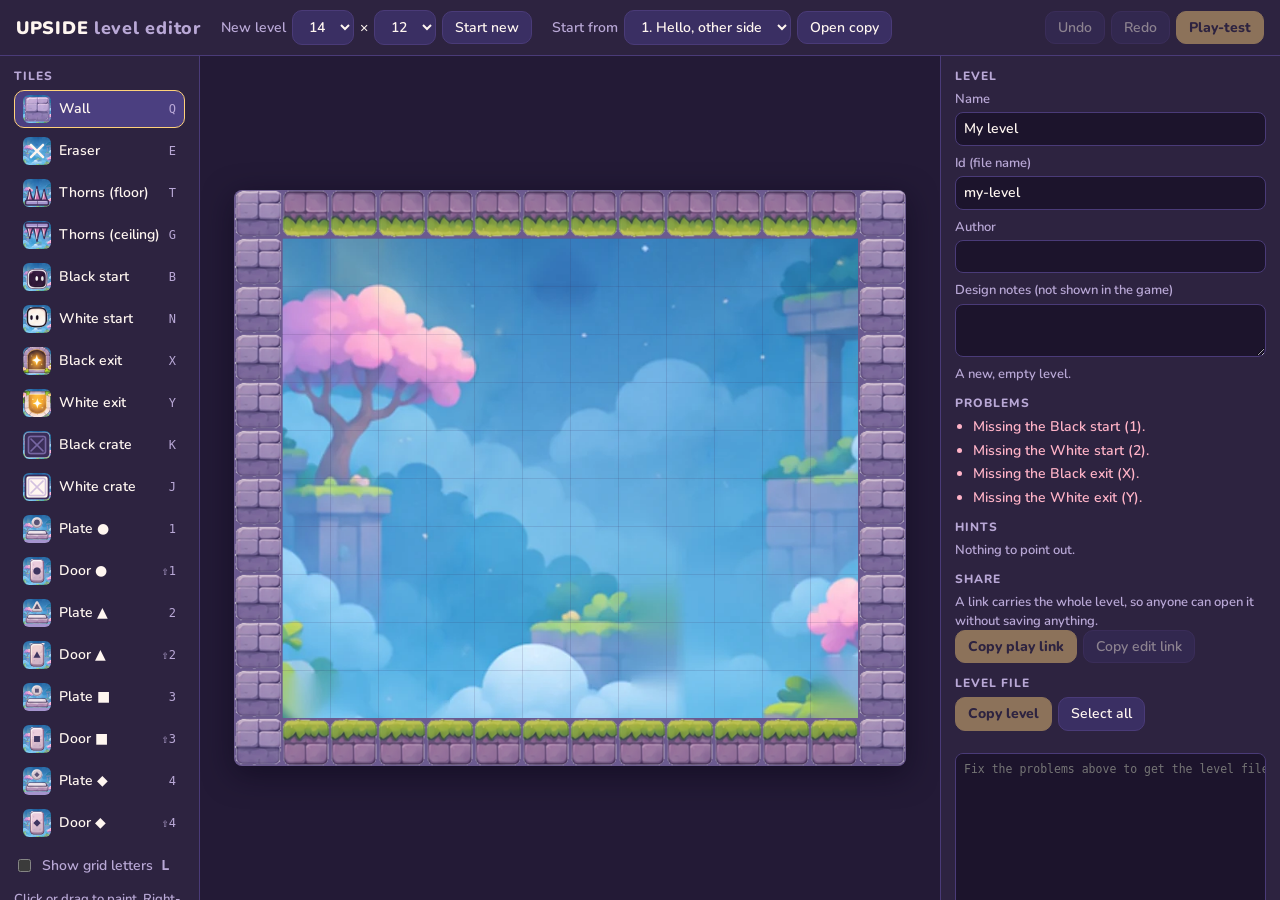
==== editor.html @ 040cd23b "Demo website from 83a8ef1" ====
<!DOCTYPE html>
<html lang="en">
<head>
<meta charset="utf-8">
<meta name="viewport" content="width=device-width, initial-scale=1">
<title>Upside Level Editor</title>
<link rel="icon" type="image/png" sizes="32x32" href="assets/favicon-32.png">
<link rel="icon" type="image/png" sizes="192x192" href="assets/icon-192.png">
<link rel="apple-touch-icon" href="assets/apple-touch-icon.png">
<link rel="preconnect" href="https://fonts.googleapis.com">
<link rel="stylesheet" href="https://fonts.googleapis.com/css2?family=Nunito:wght@600;800;900&display=swap">
<style>
  :root {
    /* A workbench in the game's garden-ruins look (the tiles are drawn by art.js, as in the game).
       Layout: header toolbar, then palette | level | details. */
    --bg: #231A36;
    --panel: #2D2340;
    --line: #4A3B78;
    --field: #1C142C;
    --btn: #3A2F63;
    --btn-hover: #4B3F80;
    --text: #FFF6F0;
    --muted: #B9A8D6;
    --accent: #FFD27A;
    --accent-hover: #FFE89A;
    --ink: #2D2340;
    --bad: #FFB3C7;
    --font: "Nunito", "Trebuchet MS", system-ui, sans-serif;
    --mono: ui-monospace, "SF Mono", Menlo, Consolas, monospace;
    color-scheme: dark;
  }
  * { box-sizing: border-box; }
  html, body { height: 100%; margin: 0; }
  body { background: var(--bg); color: var(--text); font: 600 14px/1.4 var(--font); display: grid; grid-template-rows: auto 1fr; }
  button, select, input, textarea { font: inherit; color: inherit; }
  button, select {
    background: var(--btn); border: 1px solid var(--line); border-radius: 10px; padding: 6px 12px; cursor: pointer;
  }
  button:hover:not(:disabled), select:hover { background: var(--btn-hover); }
  button:disabled { opacity: 0.45; cursor: not-allowed; }
  button.primary { background: var(--accent); color: var(--ink); border-color: var(--accent); font-weight: 800; }
  button.primary:hover:not(:disabled) { background: var(--accent-hover); }
  :focus-visible { outline: 2px solid var(--accent); outline-offset: 2px; }

  header { display: flex; flex-wrap: wrap; align-items: center; gap: 12px 20px; padding: 10px 16px; border-bottom: 1px solid var(--line); background: var(--panel); }
  header h1 { font: 900 18px/1 var(--font); margin: 0; letter-spacing: 0.04em; }
  header h1 span { color: var(--muted); font-weight: 800; }
  .group { display: flex; align-items: center; gap: 6px; }
  .group label { color: var(--muted); }
  .spacer { flex: 1; }

  main { display: grid; grid-template-columns: 200px 1fr 340px; min-height: 0; }
  aside { background: var(--panel); padding: 14px; overflow: auto; display: flex; flex-direction: column; gap: 14px; }
  aside.left { border-right: 1px solid var(--line); }
  aside.right { border-left: 1px solid var(--line); }
  h2 { font: 800 12px/1 var(--font); letter-spacing: 0.08em; text-transform: uppercase; color: var(--muted); margin: 0 0 8px; }

  .palette { display: grid; grid-template-columns: 1fr; gap: 4px; }
  .tool { display: grid; grid-template-columns: 28px 1fr auto; align-items: center; gap: 8px; text-align: left; padding: 4px 8px; background: transparent; border-color: transparent; }
  .tool canvas { width: 28px; height: 28px; border-radius: 6px; }
  .tool kbd { color: var(--muted); font: 12px var(--mono); }
  .tool[aria-pressed="true"] { background: var(--btn-hover); border-color: var(--accent); }
  .row { display: flex; gap: 6px; flex-wrap: wrap; }
  .check { display: flex; gap: 8px; align-items: center; color: var(--muted); }

  .stage { position: relative; display: grid; place-items: center; min-width: 0; min-height: 0; overflow: hidden; padding: 12px; }
  #grid { display: block; cursor: crosshair; border-radius: 8px; box-shadow: 0 8px 30px rgba(12,6,26,0.6); }
  .status { position: absolute; left: 16px; bottom: 10px; color: var(--muted); font-size: 13px; }

  .field { display: grid; gap: 4px; margin-bottom: 8px; }
  .field label { color: var(--muted); font-size: 13px; }
  .field input, .field textarea { background: var(--field); border: 1px solid var(--line); border-radius: 8px; padding: 6px 8px; }
  .field textarea { resize: vertical; min-height: 48px; }
  .note { color: var(--muted); font-size: 13px; margin: 0; }
  ul.msgs { margin: 0; padding-left: 18px; display: grid; gap: 4px; }
  ul.msgs.bad li { color: var(--bad); }
  .ok { color: var(--accent); margin: 0; }
  #out { width: 100%; height: 190px; background: var(--field); color: #E6DCF2; border: 1px solid var(--line); border-radius: 8px; padding: 8px; font: 11.5px/1.35 var(--mono); white-space: pre; resize: vertical; }
  #copyStatus { min-height: 1.4em; margin: 4px 0 0; }

  .playtest { position: fixed; inset: 0; background: rgba(20,13,34,0.94); display: none; grid-template-rows: auto 1fr; z-index: 10; }
  .playtest.open { display: grid; }
  .playtest .bar { display: flex; align-items: center; gap: 16px; padding: 10px 16px; }
  .playtest .bar p { margin: 0; color: var(--muted); }
  .playtest iframe { justify-self: center; align-self: center; border: 0; border-radius: 18px; height: min(88vh, 900px); aspect-ratio: 0.58; background: #231A36; box-shadow: 0 10px 40px rgba(12,6,26,0.7); }
  @media (max-width: 980px) { main { grid-template-columns: 170px 1fr; } aside.right { grid-column: 1 / -1; border-left: 0; border-top: 1px solid var(--line); } }
</style>
</head>
<body>
<header>
  <h1>UPSIDE <span>level editor</span></h1>
  <div class="group">
    <label for="newW">New level</label>
    <select id="newW" aria-label="Width"></select>
    <span aria-hidden="true">×</span>
    <select id="newH" aria-label="Height"></select>
    <button id="newBtn" type="button">Start new</button>
  </div>
  <div class="group">
    <label for="startFrom">Start from</label>
    <select id="startFrom"><option value="">Loading levels…</option></select>
    <button id="loadBtn" type="button">Open copy</button>
  </div>
  <div class="spacer"></div>
  <div class="group">
    <button id="undoBtn" type="button" title="Undo (Ctrl+Z)">Undo</button>
    <button id="redoBtn" type="button" title="Redo (Ctrl+Shift+Z)">Redo</button>
    <button id="playBtn" type="button" class="primary" title="Play-test (P)">Play-test</button>
  </div>
</header>

<main>
  <aside class="left">
    <section>
      <h2>Tiles</h2>
      <div class="palette" id="palette" role="toolbar" aria-label="Tiles"></div>
    </section>
    <section>
      <label class="check"><input type="checkbox" id="letters"> Show grid letters <kbd>L</kbd></label>
    </section>
    <p class="note">Click or drag to paint. Right-click erases. The outer wall can't be changed.</p>
  </aside>

  <div class="stage" id="stage">
    <canvas id="grid" aria-label="Level grid"></canvas>
    <div class="status" id="status"></div>
  </div>

  <aside class="right">
    <section>
      <h2>Level</h2>
      <div class="field"><label for="name">Name</label><input id="name" autocomplete="off"></div>
      <div class="field"><label for="lid">Id (file name)</label><input id="lid" autocomplete="off" spellcheck="false"></div>
      <div class="field"><label for="author">Author</label><input id="author" autocomplete="off"></div>
      <div class="field"><label for="notes">Design notes (not shown in the game)</label><textarea id="notes"></textarea></div>
      <p class="note" id="origin"></p>
    </section>
    <section>
      <h2>Problems</h2>
      <div id="problems"></div>
    </section>
    <section>
      <h2>Hints</h2>
      <div id="hints"></div>
    </section>
    <section>
      <h2>Share</h2>
      <p class="note">A link carries the whole level, so anyone can open it without saving anything.</p>
      <div class="row">
        <button id="playLinkBtn" type="button" class="primary" title="A link that opens this level in the game">Copy play link</button>
        <button id="editLinkBtn" type="button" title="A link that opens this level in the editor">Copy edit link</button>
      </div>
    </section>
    <section>
      <h2>Level file</h2>
      <div class="row">
        <button id="copyBtn" type="button" class="primary">Copy level</button>
        <button id="selectBtn" type="button">Select all</button>
      </div>
      <p class="note" id="copyStatus" aria-live="polite"></p>
      <textarea id="out" aria-label="Level file. Paste a level file or a level link here to open it." spellcheck="false"></textarea>
      <p class="note">Paste a level file or a level link into the box to open it.</p>
      <p class="note">Paste this into a Claude session on the upside repo and ask it to add the level.</p>
    </section>
  </aside>
</main>

<div class="playtest" id="playtest" role="dialog" aria-label="Play-test">
  <div class="bar">
    <button id="backBtn" type="button" class="primary">Back to editing (Esc)</button>
    <p>Black: A D W · White: ← → ↓ · R: restart · Space: ready</p>
  </div>
  <iframe id="game" title="Play-test"></iframe>
</div>

<script src="level-format.js"></script>
<script src="art.js"></script>
<script>
(() => {
'use strict';
const F = window.UpsideLevelFormat;

/* ---------------- tools ---------------- */
const TOOLS = [
  { ch: '#', label: 'Wall', key: 'q' },
  { ch: ' ', label: 'Eraser', key: 'e' },
  { ch: '^', label: 'Thorns (floor)', key: 't' },
  { ch: 'v', label: 'Thorns (ceiling)', key: 'g' },
  { ch: '1', label: 'Black start', key: 'b', unique: true },
  { ch: '2', label: 'White start', key: 'n', unique: true },
  { ch: 'X', label: 'Black exit', key: 'x', unique: true },
  { ch: 'Y', label: 'White exit', key: 'y', unique: true },
  { ch: 'K', label: 'Black crate', key: 'k' },
  { ch: 'W', label: 'White crate', key: 'j' },
  { ch: 'a', label: 'Plate ●', key: '1' }, { ch: 'A', label: 'Door ●', key: '⇧1' },
  { ch: 'b', label: 'Plate ▲', key: '2' }, { ch: 'B', label: 'Door ▲', key: '⇧2' },
  { ch: 'c', label: 'Plate ■', key: '3' }, { ch: 'C', label: 'Door ■', key: '⇧3' },
  { ch: 'd', label: 'Plate ◆', key: '4' }, { ch: 'D', label: 'Door ◆', key: '⇧4' }
];
const SYMBOL = { a: 'circle', b: 'triangle', c: 'square', d: 'diamond' };
const A = window.UpsideArt, P = A.P;          // the shared look (art.js): the same drawing as the game

/* ---------------- state ---------------- */
const E = {
  map: [],                 // array of arrays of chars
  meta: { id: 'my-level', name: 'My level', author: '', notes: '' },
  idTouched: false,
  tool: '#',
  undo: [], redo: [],
  dirty: false,
  letters: false,
  origin: '',
  levels: []               // built-in levels [{id, name, def}]
};

const $ = id => document.getElementById(id);
const canvas = $('grid'), ctx = canvas.getContext('2d');
let TS = 32, DPR = 1, hover = null, painting = null;

function blank(w, h) {
  return Array.from({ length: h }, (_, y) => Array.from({ length: w }, (_, x) =>
    (x === 0 || y === 0 || x === w - 1 || y === h - 1) ? '#' : ' '));
}
const W = () => E.map[0].length, H = () => E.map.length;
const isEdge = (x, y) => x === 0 || y === 0 || x === W() - 1 || y === H() - 1;
const mapRows = () => E.map.map(r => r.join(''));
function levelDef() {
  const d = { format: F.FORMAT, version: F.VERSION, id: E.meta.id.trim(), name: E.meta.name.trim(), map: mapRows() };
  if (E.meta.author.trim()) d.author = E.meta.author.trim();
  if (E.meta.notes.trim()) d.notes = E.meta.notes.trim();
  return d;
}

/* ---------------- editing ---------------- */
function snapshot() { return E.map.map(r => r.slice()); }
function pushUndo() { E.undo.push(snapshot()); if (E.undo.length > 200) E.undo.shift(); E.redo.length = 0; }
function setCell(x, y, ch) {
  if (x < 0 || y < 0 || x >= W() || y >= H() || isEdge(x, y)) return false;
  const tool = TOOLS.find(t => t.ch === ch);
  if (tool && tool.unique) {
    for (let yy = 0; yy < H(); yy++) for (let xx = 0; xx < W(); xx++) if (E.map[yy][xx] === ch) E.map[yy][xx] = ' ';
  }
  if (E.map[y][x] === ch) return false;
  E.map[y][x] = ch;
  E.dirty = true;
  return true;
}
function undo() { if (!E.undo.length) return; E.redo.push(snapshot()); E.map = E.undo.pop(); E.dirty = true; refresh(); }
function redo() { if (!E.redo.length) return; E.undo.push(snapshot()); E.map = E.redo.pop(); E.dirty = true; refresh(); }

function startLevel(map, meta, origin) {
  E.map = map; E.meta = Object.assign({ id: '', name: '', author: '', notes: '' }, meta);
  E.idTouched = !!meta.idTouched; E.undo = []; E.redo = []; E.dirty = false; E.origin = origin || '';
  for (const k of ['name', 'author', 'notes']) $(k).value = E.meta[k] || '';
  $('lid').value = E.meta.id;
  $('copyStatus').textContent = '';
  refresh(true);
}
function confirmDiscard() { return !E.dirty || window.confirm('Discard your changes to this level?'); }

/* ---------------- drawing ---------------- */
const rr = A.rr, symbol = A.symbol;
// one tile glyph, used by the palette and the grid (doors and walls on the grid are drawn in draw(), with their neighbours)
function glyph(g, ch, x, y, ts, opts) {
  opts = opts || {};
  const black = ch === '1' || ch === 'X' || ch === 'K';
  if (ch === '#') A.wall(g, x, y, ts, { tx: 0, ty: 0, dim: opts.edge });
  else if (ch === '^' || ch === 'v') A.thorns(g, x, y, ts, ch === '^');
  else if (ch === '1' || ch === '2') {                       // a start: the player, standing on their own floor
    const w = ts * 0.7, h = ts * 0.85;
    g.save(); g.translate(x + ts / 2, black ? y + ts - h / 2 : y + h / 2); if (!black) g.rotate(Math.PI);
    A.character(g, w, h, black, { frame: 'idle' }); g.restore();
  } else if (ch === 'X' || ch === 'Y') {
    g.save(); g.translate(x + ts / 2, y + ts / 2); if (!black) g.rotate(Math.PI);
    A.portal(g, ts, black, false, 0); g.restore();
  } else if (ch === 'K' || ch === 'W') A.crate(g, x + ts * 0.02, y + ts * 0.02, ts * 0.96, black);
  else if (ch >= 'a' && ch <= 'd') {
    const side = opts.side || 'floor';
    A.plate(g, x, y, ts, side, false);
    A.indicator(g, SYMBOL[ch], x + ts / 2, y + ts * (side === 'floor' ? 0.28 : 0.72), ts * 0.48, false);
  } else if (ch >= 'A' && ch <= 'D') {
    A.door(g, x + ts * 0.18, y, ts * 0.64, ts, ts, SYMBOL[ch.toLowerCase()]);
  } else if (ch === ' ' && opts.eraser) {
    g.strokeStyle = P.light; g.lineWidth = 2.5; g.lineCap = 'round'; g.beginPath(); g.moveTo(x + ts * 0.25, y + ts * 0.25); g.lineTo(x + ts * 0.75, y + ts * 0.75); g.moveTo(x + ts * 0.75, y + ts * 0.25); g.lineTo(x + ts * 0.25, y + ts * 0.75); g.stroke();
  }
}

function layout() {
  const stage = $('stage');
  DPR = Math.min(2, window.devicePixelRatio || 1);
  TS = Math.max(12, Math.floor(Math.min((stage.clientWidth - 32) / W(), (stage.clientHeight - 48) / H(), 48)));
  canvas.width = W() * TS * DPR; canvas.height = H() * TS * DPR;
  canvas.style.width = W() * TS + 'px'; canvas.style.height = H() * TS + 'px';
}
function plateSide(x, y) {
  const wall = (xx, yy) => yy < 0 || yy >= H() || E.map[yy][xx] === '#';
  const below = wall(x, y + 1), above = wall(x, y - 1);
  return below && above ? (y < H() / 2 ? 'ceil' : 'floor') : (below ? 'floor' : 'ceil');
}
function draw() {
  const w = W(), h = H(), ts = TS;
  ctx.setTransform(DPR, 0, 0, DPR, 0, 0);
  A.sky(ctx, 0, 0, w * ts, h * ts, w * 31 + h);
  // faint grid
  ctx.strokeStyle = 'rgba(58,43,90,0.14)'; ctx.lineWidth = 1;
  ctx.beginPath();
  for (let x = 1; x < w; x++) { ctx.moveTo(x * ts + 0.5, 0); ctx.lineTo(x * ts + 0.5, h * ts); }
  for (let y = 1; y < h; y++) { ctx.moveTo(0, y * ts + 0.5); ctx.lineTo(w * ts, y * ts + 0.5); }
  ctx.stroke();
  const at = (x, y) => (x < 0 || y < 0 || x >= w || y >= h) ? '#' : E.map[y][x];
  // walls, as in the game: outlined where they meet open space, grass on top and leaves underneath
  const open = (x, y) => at(x, y) !== '#', plain = (x, y) => ' 12XYKW'.includes(at(x, y));
  for (let y = 0; y < h; y++) for (let x = 0; x < w; x++) if (at(x, y) === '#')
    A.wall(ctx, x * ts, y * ts, ts, { tx: x, ty: y, dim: isEdge(x, y), up: open(x, y - 1), down: open(x, y + 1), left: open(x - 1, y), right: open(x + 1, y),
                                      grass: plain(x, y - 1), vines: plain(x, y + 1) });
  // doors: each straight line of a letter is one door, up-and-down or side-to-side, drawn as one joined piece
  const doors = F.doorRuns(mapRows()).doors;
  // wires: from each plate to every door with its letter
  ctx.save(); ctx.lineCap = 'round'; ctx.setLineDash([0.01, ts * 0.3]); ctx.lineWidth = Math.max(2, ts * 0.09); ctx.strokeStyle = 'rgba(255,255,255,0.8)';
  for (let y = 0; y < h; y++) for (let x = 0; x < w; x++) {
    const ch = at(x, y);
    if (!(ch >= 'a' && ch <= 'd')) continue;
    for (const d of doors) if (d.letter === ch.toUpperCase()) {
      ctx.beginPath(); ctx.moveTo((x + 0.5) * ts, (y + 0.5) * ts); ctx.lineTo((d.x + d.w / 2) * ts, (d.y + d.h / 2) * ts); ctx.stroke();
    }
  }
  ctx.restore();
  for (const d of doors) {
    const kind = SYMBOL[d.letter.toLowerCase()];
    if (d.dir === 'v') A.door(ctx, (d.x + 0.1) * ts, d.y * ts, ts * 0.8, d.h * ts, ts, kind);
    else A.door(ctx, d.x * ts, (d.y + 0.1) * ts, d.w * ts, ts * 0.8, ts, kind, 'h');
  }
  // door tiles that don't make a straight line: shown one by one, so they can be fixed
  const inDoor = new Set(doors.flatMap(d => d.cells.map(c => c.y * w + c.x)));
  for (let y = 0; y < h; y++) for (let x = 0; x < w; x++) {
    const ch = at(x, y);
    if (ch >= 'A' && ch <= 'D' && !inDoor.has(y * w + x)) {
      glyph(ctx, ch, x * ts, y * ts, ts);
      ctx.strokeStyle = 'rgba(255,120,150,0.95)'; ctx.lineWidth = 2; ctx.strokeRect(x * ts + 2, y * ts + 2, ts - 4, ts - 4);
    }
  }
  for (let y = 0; y < h; y++) for (let x = 0; x < w; x++) {
    const ch = at(x, y);
    if (ch === '#' || ch === ' ' || (ch >= 'A' && ch <= 'D')) continue;
    glyph(ctx, ch, x * ts, y * ts, ts, { side: ch >= 'a' && ch <= 'd' ? plateSide(x, y) : undefined });
  }
  if (E.letters) {
    ctx.font = `700 ${Math.round(ts * 0.42)}px ${getComputedStyle(document.body).getPropertyValue('--mono')}`;
    ctx.textAlign = 'center'; ctx.textBaseline = 'middle';
    for (let y = 0; y < h; y++) for (let x = 0; x < w; x++) {
      const ch = at(x, y); if (ch === ' ') continue;
      ctx.lineWidth = 3; ctx.strokeStyle = 'rgba(0,0,0,0.85)'; ctx.strokeText(ch, (x + 0.5) * ts, (y + 0.52) * ts);
      ctx.fillStyle = '#fff'; ctx.fillText(ch, (x + 0.5) * ts, (y + 0.52) * ts);
    }
  }
  if (hover) {
    ctx.lineWidth = 2; ctx.strokeStyle = isEdge(hover.x, hover.y) ? 'rgba(255,120,120,0.9)' : '#fff';
    ctx.strokeRect(hover.x * ts + 1, hover.y * ts + 1, ts - 2, ts - 2);
  }
}

/* ---------------- side panels ---------------- */
function list(el, items, cls) {
  el.innerHTML = '';
  const ul = document.createElement('ul'); ul.className = 'msgs ' + (cls || '');
  for (const t of items) { const li = document.createElement('li'); li.textContent = t; ul.appendChild(li); }
  el.appendChild(ul);
}
function refresh(relayout) {
  if (relayout) layout();
  draw();
  const def = levelDef();
  const check = F.checkLevel(def);
  if (check.ok) { $('problems').innerHTML = '<p class="ok">No problems. Ready to play-test and copy.</p>'; }
  else list($('problems'), check.errors, 'bad');
  const hs = F.hints(def.map);
  if (hs.length) list($('hints'), hs); else $('hints').innerHTML = '<p class="note">Nothing to point out.</p>';
  $('out').value = check.ok ? F.formatLevelJSON(def) : '';
  $('out').placeholder = check.ok ? '' : 'Fix the problems above to get the level file.';
  $('copyBtn').disabled = !check.ok;
  $('playLinkBtn').disabled = !check.ok; $('editLinkBtn').disabled = !check.ok;
  $('playBtn').disabled = !check.ok;
  $('playBtn').title = check.ok ? 'Play-test (P)' : 'Fix the problems first';
  $('undoBtn').disabled = !E.undo.length; $('redoBtn').disabled = !E.redo.length;
  $('origin').textContent = E.origin;
}

/* ---------------- palette ---------------- */
function buildPalette() {
  const pal = $('palette');
  pal.innerHTML = '';
  for (const t of TOOLS) {
    const b = document.createElement('button');
    b.type = 'button'; b.className = 'tool'; b.dataset.tool = t.ch; b.setAttribute('aria-pressed', 'false');
    const cv = document.createElement('canvas'); cv.width = 56; cv.height = 56;
    const g = cv.getContext('2d'); g.scale(2, 2);
    A.sky(g, 0, 0, 28, 28, 1);
    if (t.ch === 'a' || t.ch === 'b' || t.ch === 'c' || t.ch === 'd') { g.fillStyle = P.wall; g.fillRect(0, 25, 28, 3); }
    glyph(g, t.ch, 2, t.ch >= 'a' && t.ch <= 'd' ? 1 : 2, 24, { eraser: true });
    const name = document.createElement('span'); name.textContent = t.label;
    const k = document.createElement('kbd'); k.textContent = t.key.toUpperCase();
    b.append(cv, name, k);
    b.addEventListener('click', () => setTool(t.ch));
    pal.appendChild(b);
  }
}
function setTool(ch) {
  E.tool = ch;
  for (const b of document.querySelectorAll('.tool')) b.setAttribute('aria-pressed', b.dataset.tool === ch ? 'true' : 'false');
}

/* ---------------- grid input ---------------- */
function cellAt(e) {
  const r = canvas.getBoundingClientRect();
  const x = Math.floor((e.clientX - r.left) / TS), y = Math.floor((e.clientY - r.top) / TS);
  return (x >= 0 && y >= 0 && x < W() && y < H()) ? { x, y } : null;
}
function describe(c) {
  if (!c) return '';
  const ch = E.map[c.y][c.x];
  const t = TOOLS.find(t => t.ch === ch);
  return `Column ${c.x + 1}, row ${c.y + 1}: ${isEdge(c.x, c.y) ? 'outer wall (locked)' : (t ? t.label : 'empty')}`;
}
canvas.addEventListener('contextmenu', e => e.preventDefault());
canvas.addEventListener('pointerdown', e => {
  const c = cellAt(e); if (!c) return;
  canvas.setPointerCapture(e.pointerId);
  const ch = e.button === 2 ? ' ' : E.tool;
  const tool = TOOLS.find(t => t.ch === ch);
  pushUndo();
  painting = { ch, unique: tool && tool.unique, changed: setCell(c.x, c.y, ch) };
  refresh();
});
canvas.addEventListener('pointermove', e => {
  const c = cellAt(e);
  hover = c; $('status').textContent = describe(c);
  if (painting && c && !painting.unique) { if (setCell(c.x, c.y, painting.ch)) painting.changed = true; }
  draw();
  if (painting && painting.changed) refresh();
});
function endPaint() {
  if (painting && !painting.changed) E.undo.pop();   // nothing changed: drop the undo step
  painting = null; refresh();
}
canvas.addEventListener('pointerup', endPaint);
canvas.addEventListener('pointercancel', endPaint);
canvas.addEventListener('pointerleave', () => { hover = null; $('status').textContent = ''; draw(); });

/* ---------------- details form ---------------- */
$('name').addEventListener('input', e => {
  E.meta.name = e.target.value; E.dirty = true;
  if (!E.idTouched) { E.meta.id = F.slugify(E.meta.name); $('lid').value = E.meta.id; }
  refresh();
});
$('lid').addEventListener('input', e => { E.meta.id = e.target.value; E.idTouched = true; E.dirty = true; refresh(); });
for (const k of ['author', 'notes']) $(k).addEventListener('input', e => { E.meta[k] = e.target.value; E.dirty = true; refresh(); });

/* ---------------- header controls ---------------- */
for (let n = F.MIN_SIZE; n <= F.MAX_SIZE; n++) {
  $('newW').add(new Option(String(n), String(n), false, n === 14));
  $('newH').add(new Option(String(n), String(n), false, n === 12));
}
$('newBtn').addEventListener('click', () => {
  if (!confirmDiscard()) return;
  startLevel(blank(+$('newW').value, +$('newH').value), { id: 'my-level', name: 'My level', author: E.meta.author }, 'A new, empty level.');
});
$('loadBtn').addEventListener('click', () => {
  const L = E.levels.find(l => l.id === $('startFrom').value);
  if (!L || !confirmDiscard()) return;
  startLevel(L.def.map.map(r => r.split('')), Object.assign({ idTouched: true }, L.def),
    `A copy of "${L.def.name}". Keep the id to replace that level, or change the id to make a new one.`);
});
$('undoBtn').addEventListener('click', undo);
$('redoBtn').addEventListener('click', redo);
$('letters').addEventListener('change', e => { E.letters = e.target.checked; draw(); });

/* ---------------- copy ---------------- */
$('copyBtn').addEventListener('click', async () => {
  const text = $('out').value;
  if (!text) return;
  try {
    await navigator.clipboard.writeText(text);
    $('copyStatus').textContent = 'Copied. Paste it into Claude and ask it to add the level.';
    E.dirty = false;
  } catch (err) {
    $('out').focus(); $('out').select();
    $('copyStatus').textContent = "The browser blocked copying. The text is selected: press Ctrl+C (⌘C on a Mac).";
  }
});
$('selectBtn').addEventListener('click', () => { $('out').focus(); $('out').select(); });

/* ---------------- share links, and opening a pasted level ---------------- */
function shareLink(page) {
  const url = new URL(page, location.href);
  url.hash = F.SHARE_KEY + '=' + F.shareCode(levelDef());
  return url.href;
}
async function copyLink(page, what) {
  if (!F.checkLevel(levelDef()).ok) return;
  const link = shareLink(page);
  try {
    await navigator.clipboard.writeText(link);
    $('copyStatus').textContent = `Copied a link that ${what}. Send it to anyone: the whole level is inside the link.`;
    E.dirty = false;
  } catch (err) {
    $('out').value = link; $('out').focus(); $('out').select();
    $('copyStatus').textContent = 'The browser blocked copying. The link is in the box and selected: press Ctrl+C (⌘C on a Mac).';
  }
}
$('playLinkBtn').addEventListener('click', () => copyLink('index.html', 'opens this level in the game'));
$('editLinkBtn').addEventListener('click', () => copyLink('editor.html', 'opens this level in the editor'));
// Opens a level file or a level link. quiet: don't ask before replacing the current level.
function openShared(text, origin, quiet) {
  const r = F.readShared(text);
  if (r.error) return r.error;
  const check = F.checkLevel(r.def);
  if (!check.ok) return "This level can't be opened: " + check.errors.join(' ');
  if (!quiet && !confirmDiscard()) return 'Kept your level.';
  startLevel(r.def.map.map(row => row.split('')), Object.assign({ idTouched: true }, r.def), origin);
  return '';
}
$('out').addEventListener('input', () => {
  const text = $('out').value.trim();
  if (!text) { $('copyStatus').textContent = ''; return; }
  if (F.checkLevel(levelDef()).ok && $('out').value === F.formatLevelJSON(levelDef())) return;   // nothing new
  const name = (F.readShared(text).def || {}).name || 'the level';
  const msg = openShared(text, `Opened "${name}" from what you pasted. Its id stays the same, so adding it replaces a level with that id.`);
  $('copyStatus').textContent = msg || 'Opened the pasted level.';
});

/* ---------------- play-test ---------------- */
const frame = $('game');
let frameReady = null;
function ensureFrame() {
  if (frameReady) return frameReady;
  frameReady = new Promise(resolve => {
    frame.addEventListener('load', () => {
      const wait = () => (frame.contentWindow.UPSIDE && frame.contentWindow.UPSIDE.ready) ? resolve() : setTimeout(wait, 30);
      wait();
      frame.contentWindow.addEventListener('keydown', e => { if (e.key === 'Escape') closePlay(); });
    }, { once: true });
    frame.src = 'index.html#playtest';
  });
  return frameReady;
}
async function openPlay() {
  const def = levelDef();
  if (!F.checkLevel(def).ok) return;
  $('playtest').classList.add('open');
  await ensureFrame();
  frame.contentWindow.UPSIDE.manual = false;
  frame.contentWindow.UPSIDE.loadCustom(def);
  frame.focus();
}
function closePlay() { $('playtest').classList.remove('open'); canvas.focus(); }
$('playBtn').addEventListener('click', openPlay);
$('backBtn').addEventListener('click', closePlay);

/* ---------------- keyboard ---------------- */
window.addEventListener('keydown', e => {
  if ($('playtest').classList.contains('open')) { if (e.key === 'Escape') closePlay(); return; }
  const inField = /^(INPUT|TEXTAREA|SELECT)$/.test(document.activeElement.tagName);
  const mod = e.ctrlKey || e.metaKey;
  if (mod && e.key.toLowerCase() === 'z') { if (inField) return; e.preventDefault(); e.shiftKey ? redo() : undo(); return; }
  if (mod && e.key.toLowerCase() === 'y') { if (inField) return; e.preventDefault(); redo(); return; }
  if (inField || mod || e.altKey) return;
  const digit = /^Digit([1-4])$/.exec(e.code);
  if (digit) { setTool((e.shiftKey ? 'ABCD' : 'abcd')[+digit[1] - 1]); return; }
  const k = e.key.toLowerCase();
  if (k === 'p') { openPlay(); return; }
  if (k === 'l') { $('letters').checked = !$('letters').checked; E.letters = $('letters').checked; draw(); return; }
  const t = TOOLS.find(t => t.key === k);
  if (t) setTool(t.ch);
});
window.addEventListener('beforeunload', e => { if (E.dirty) { e.preventDefault(); e.returnValue = ''; } });
window.addEventListener('resize', () => refresh(true));

/* ---------------- boot ---------------- */
async function loadBuiltIn() {
  const sel = $('startFrom');
  try {
    const ids = await (await fetch('levels/index.json', { cache: 'no-cache' })).json();
    const defs = await Promise.all(ids.map(id => fetch(`levels/${id}.json`, { cache: 'no-cache' }).then(r => r.json())));
    E.levels = defs.map(d => ({ id: d.id, name: d.name, def: d }));
    sel.innerHTML = '';
    E.levels.forEach((l, i) => sel.add(new Option(`${i + 1}. ${l.name}`, l.id)));
  } catch (err) {
    sel.innerHTML = '<option value="">Levels unavailable (open through a web server)</option>';
    $('loadBtn').disabled = true;
  }
}
buildPalette();
setTool('#');
A.onReady(() => { buildPalette(); setTool(E.tool); refresh(); });   // the design's art has loaded: redraw with it
startLevel(blank(14, 12), { id: 'my-level', name: 'My level', author: '' }, 'A new, empty level.');
if (location.hash.startsWith('#' + F.SHARE_KEY + '=')) {          // opened from an edit link
  const msg = openShared(location.hash, 'A shared level, opened from a link. Change it, then share a new link or copy the level.', true);
  if (msg) $('copyStatus').textContent = msg;
}
loadBuiltIn();

// test hook
window.EDITOR = {
  E, levelDef, setTool, refresh, shareLink,
  cellCenter(x, y) { const r = canvas.getBoundingClientRect(); return { x: r.left + (x + 0.5) * TS, y: r.top + (y + 0.5) * TS }; }
};
})();
</script>
</body>
</html>
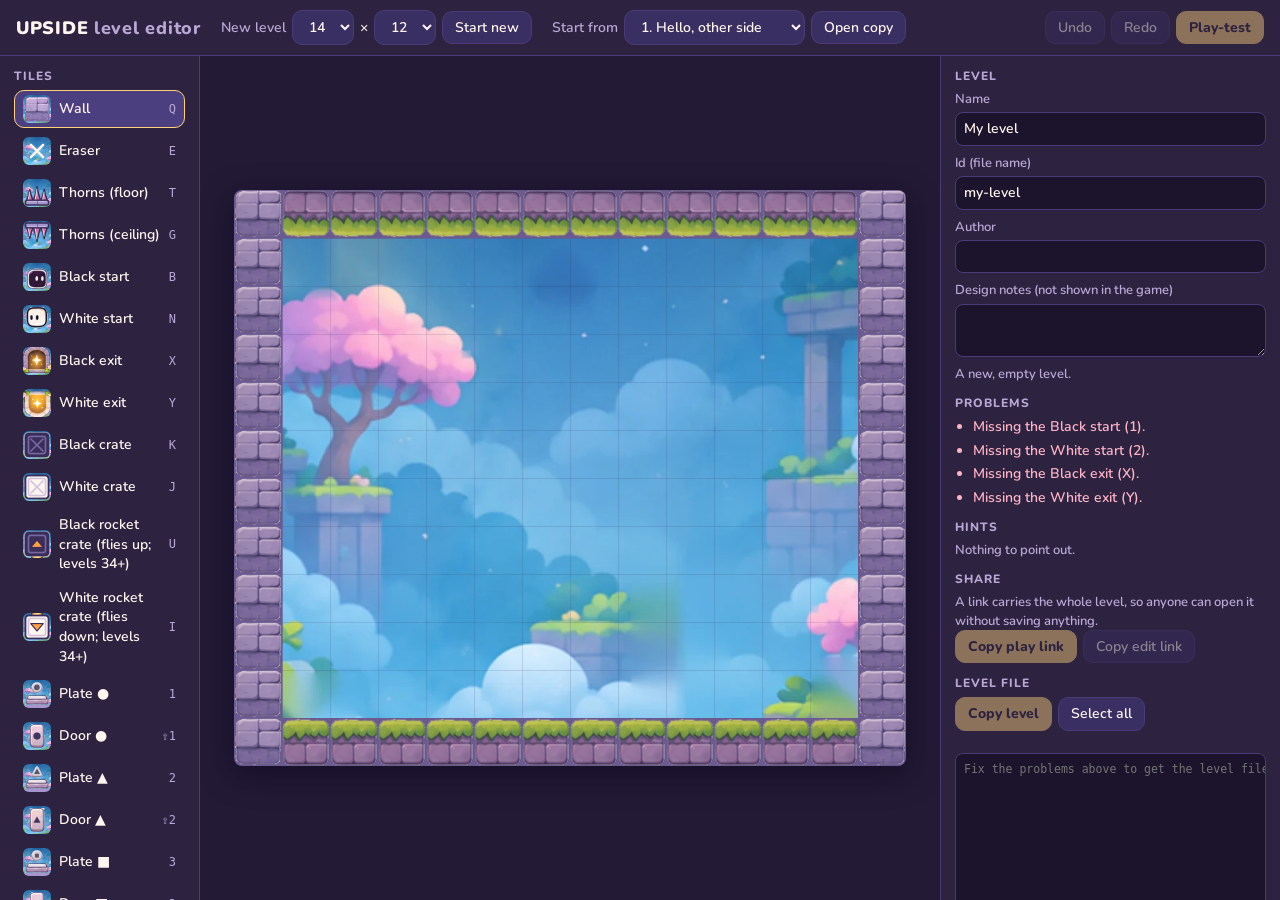
==== commit 1d90848e: "Demo website from 059e9bc" ====
--- a/editor.html
+++ b/editor.html
@@ -192,6 +192,8 @@
   { ch: 'Y', label: 'White exit', key: 'y', unique: true },
   { ch: 'K', label: 'Black crate', key: 'k' },
   { ch: 'W', label: 'White crate', key: 'j' },
+  { ch: 'k', label: 'Black rocket crate (flies up; levels 34+)', key: 'u' },
+  { ch: 'w', label: 'White rocket crate (flies down; levels 34+)', key: 'i' },
   { ch: 'a', label: 'Plate ●', key: '1' }, { ch: 'A', label: 'Door ●', key: '⇧1' },
   { ch: 'b', label: 'Plate ▲', key: '2' }, { ch: 'B', label: 'Door ▲', key: '⇧2' },
   { ch: 'c', label: 'Plate ■', key: '3' }, { ch: 'C', label: 'Door ■', key: '⇧3' },
@@ -274,6 +276,7 @@
     g.save(); g.translate(x + ts / 2, y + ts / 2); if (!black) g.rotate(Math.PI);
     A.portal(g, ts, black, false, 0); g.restore();
   } else if (ch === 'K' || ch === 'W') A.crate(g, x + ts * 0.02, y + ts * 0.02, ts * 0.96, black);
+  else if (ch === 'k' || ch === 'w') A.rocket(g, x + ts * 0.02, y + ts * 0.02, ts * 0.96, ch === 'k', ch === 'k', -1);
   else if (ch >= 'a' && ch <= 'd') {
     const side = opts.side || 'floor';
     A.plate(g, x, y, ts, side, false);
@@ -309,7 +312,7 @@
   ctx.stroke();
   const at = (x, y) => (x < 0 || y < 0 || x >= w || y >= h) ? '#' : E.map[y][x];
   // walls, as in the game: outlined where they meet open space, grass on top and leaves underneath
-  const open = (x, y) => at(x, y) !== '#', plain = (x, y) => ' 12XYKW'.includes(at(x, y));
+  const open = (x, y) => at(x, y) !== '#', plain = (x, y) => at(x, y) !== '#';   // grass wherever the wall meets open air, under thorns, pads and doors too
   for (let y = 0; y < h; y++) for (let x = 0; x < w; x++) if (at(x, y) === '#')
     A.wall(ctx, x * ts, y * ts, ts, { tx: x, ty: y, dim: isEdge(x, y), up: open(x, y - 1), down: open(x, y + 1), left: open(x - 1, y), right: open(x + 1, y),
                                       grass: plain(x, y - 1), vines: plain(x, y + 1) });
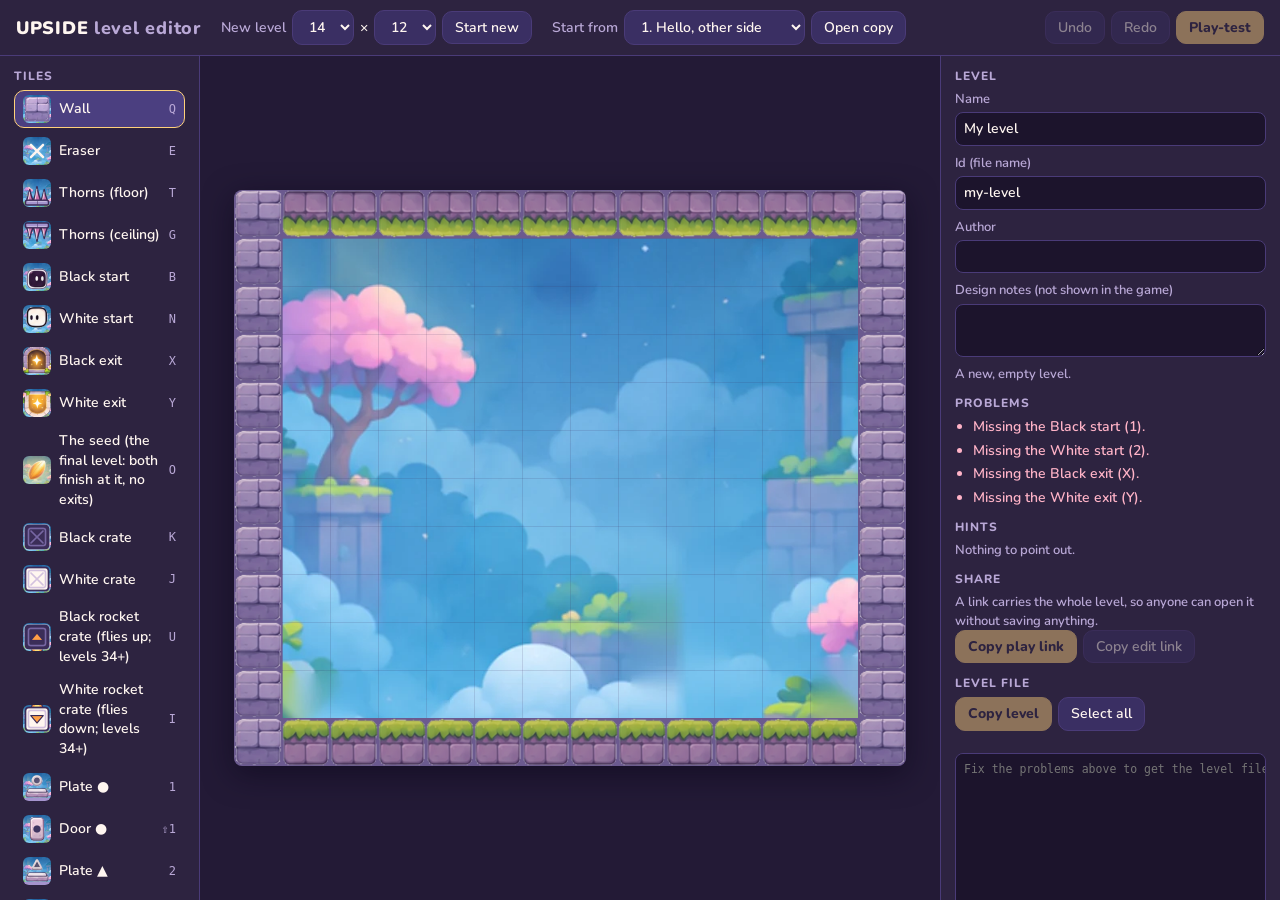
==== commit 200571e0: "Demo website from 55c0d74" ====
--- a/editor.html
+++ b/editor.html
@@ -190,6 +190,7 @@
   { ch: '2', label: 'White start', key: 'n', unique: true },
   { ch: 'X', label: 'Black exit', key: 'x', unique: true },
   { ch: 'Y', label: 'White exit', key: 'y', unique: true },
+  { ch: '*', label: 'The seed (the final level: both finish at it, no exits)', key: 'o', unique: true },
   { ch: 'K', label: 'Black crate', key: 'k' },
   { ch: 'W', label: 'White crate', key: 'j' },
   { ch: 'k', label: 'Black rocket crate (flies up; levels 34+)', key: 'u' },
@@ -276,6 +277,7 @@
     g.save(); g.translate(x + ts / 2, y + ts / 2); if (!black) g.rotate(Math.PI);
     A.portal(g, ts, black, false, 0); g.restore();
   } else if (ch === 'K' || ch === 'W') A.crate(g, x + ts * 0.02, y + ts * 0.02, ts * 0.96, black);
+  else if (ch === '*') A.seed(g, x + ts / 2, y + ts / 2, ts * 1.3, 0, 0);
   else if (ch === 'k' || ch === 'w') A.rocket(g, x + ts * 0.02, y + ts * 0.02, ts * 0.96, ch === 'k', ch === 'k', -1);
   else if (ch >= 'a' && ch <= 'd') {
     const side = opts.side || 'floor';
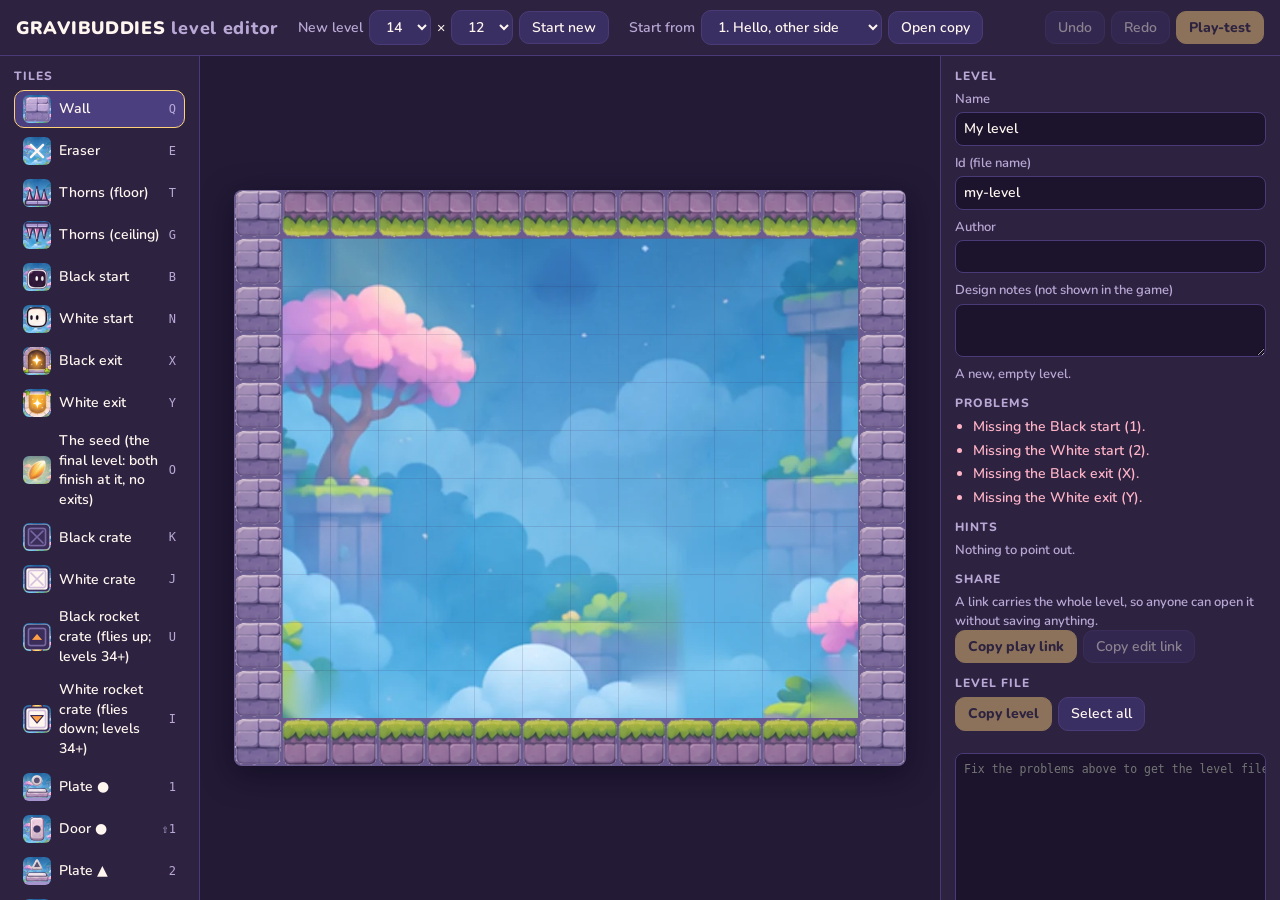
==== commit e4d5f03b: "Demo website from 126c560" ====
--- a/editor.html
+++ b/editor.html
@@ -3,7 +3,7 @@
 <head>
 <meta charset="utf-8">
 <meta name="viewport" content="width=device-width, initial-scale=1">
-<title>Upside Level Editor</title>
+<title>Gravibuddies Level Editor</title>
 <link rel="icon" type="image/png" sizes="32x32" href="assets/favicon-32.png">
 <link rel="icon" type="image/png" sizes="192x192" href="assets/icon-192.png">
 <link rel="apple-touch-icon" href="assets/apple-touch-icon.png">
@@ -88,7 +88,7 @@
 </head>
 <body>
 <header>
-  <h1>UPSIDE <span>level editor</span></h1>
+  <h1>GRAVIBUDDIES <span>level editor</span></h1>
   <div class="group">
     <label for="newW">New level</label>
     <select id="newW" aria-label="Width"></select>
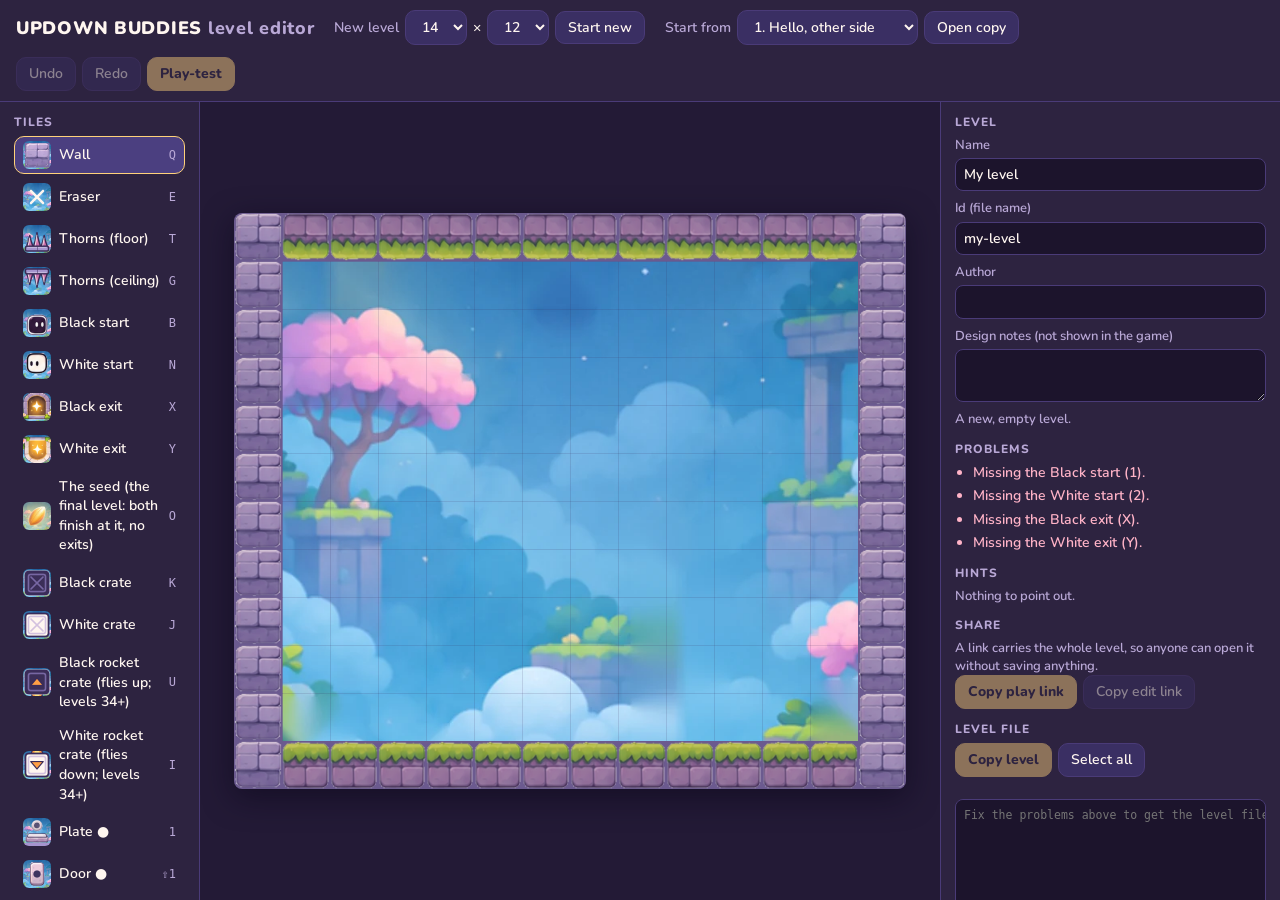
==== commit 6bc9f111: "Demo website from 7c3664f" ====
--- a/editor.html
+++ b/editor.html
@@ -3,7 +3,7 @@
 <head>
 <meta charset="utf-8">
 <meta name="viewport" content="width=device-width, initial-scale=1">
-<title>Gravibuddies Level Editor</title>
+<title>UpDown Buddies Level Editor</title>
 <link rel="icon" type="image/png" sizes="32x32" href="assets/favicon-32.png">
 <link rel="icon" type="image/png" sizes="192x192" href="assets/icon-192.png">
 <link rel="apple-touch-icon" href="assets/apple-touch-icon.png">
@@ -88,7 +88,7 @@
 </head>
 <body>
 <header>
-  <h1>GRAVIBUDDIES <span>level editor</span></h1>
+  <h1>UPDOWN BUDDIES <span>level editor</span></h1>
   <div class="group">
     <label for="newW">New level</label>
     <select id="newW" aria-label="Width"></select>
